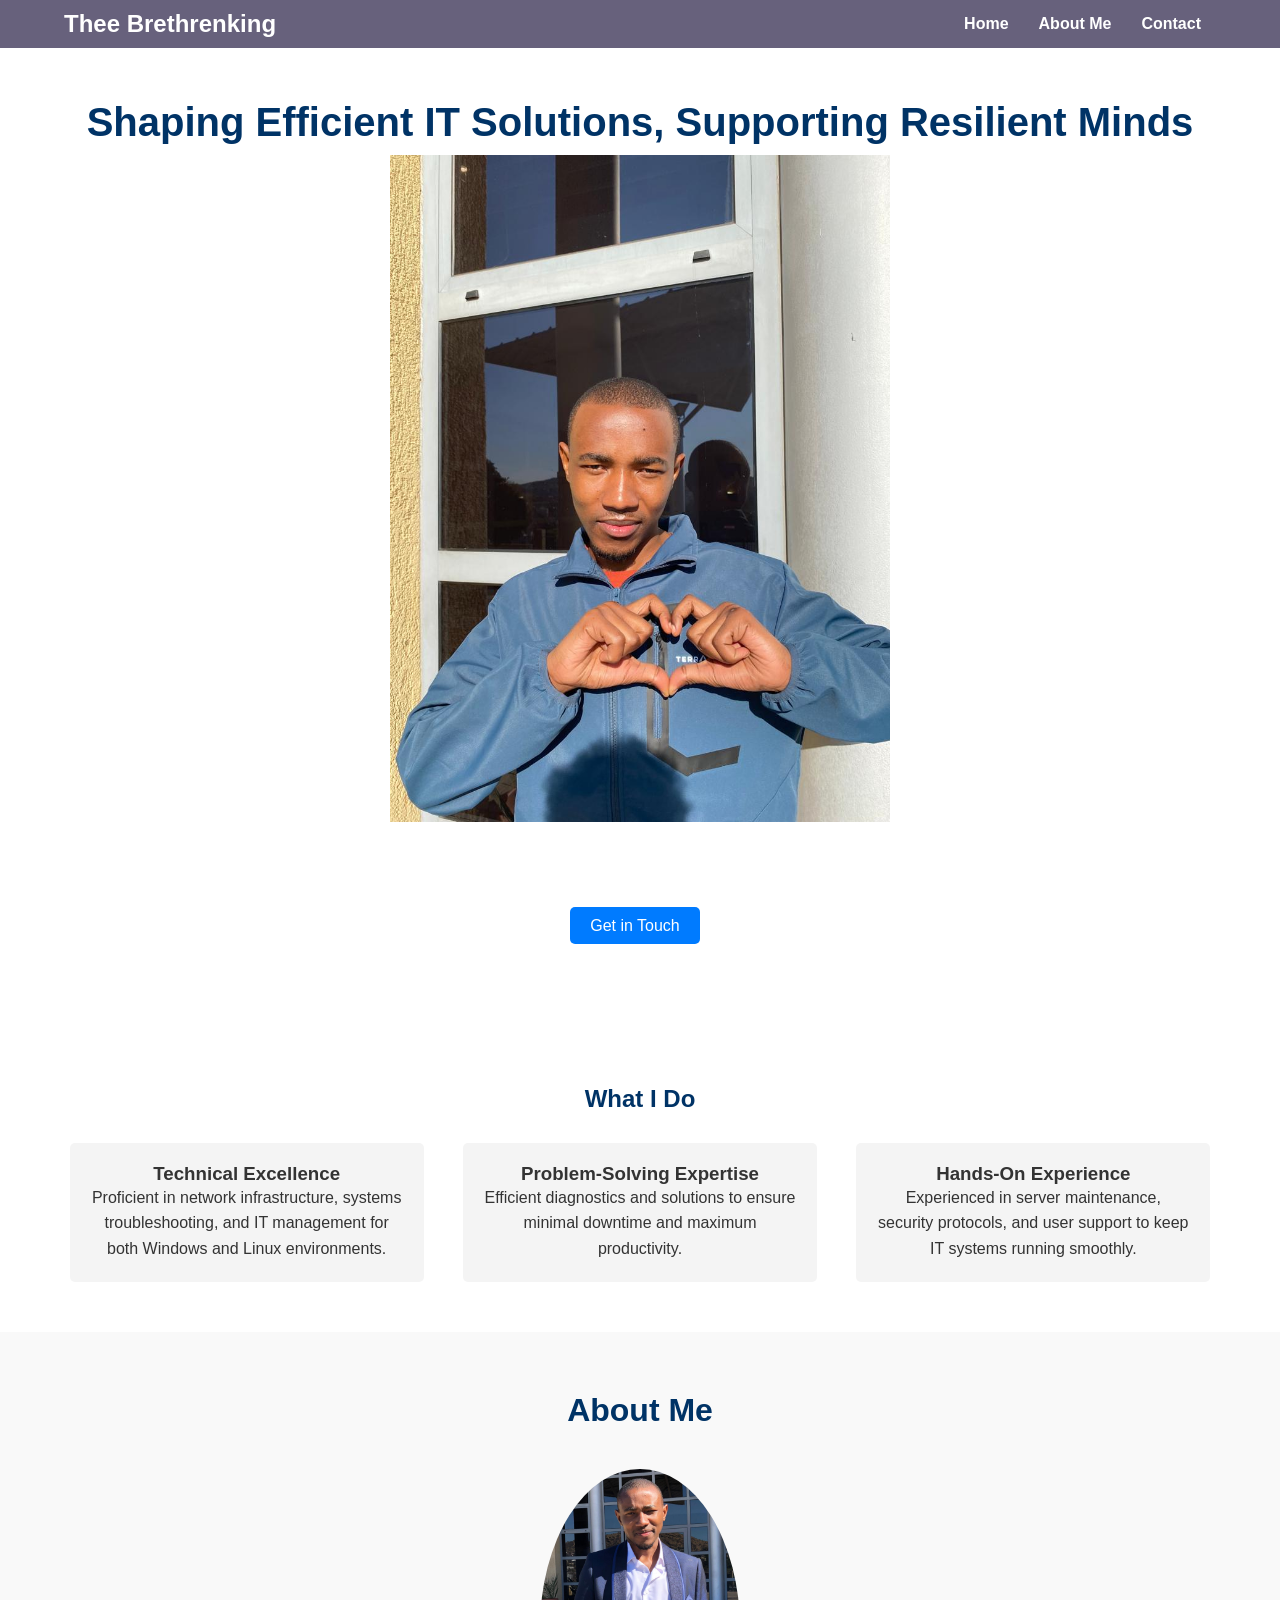
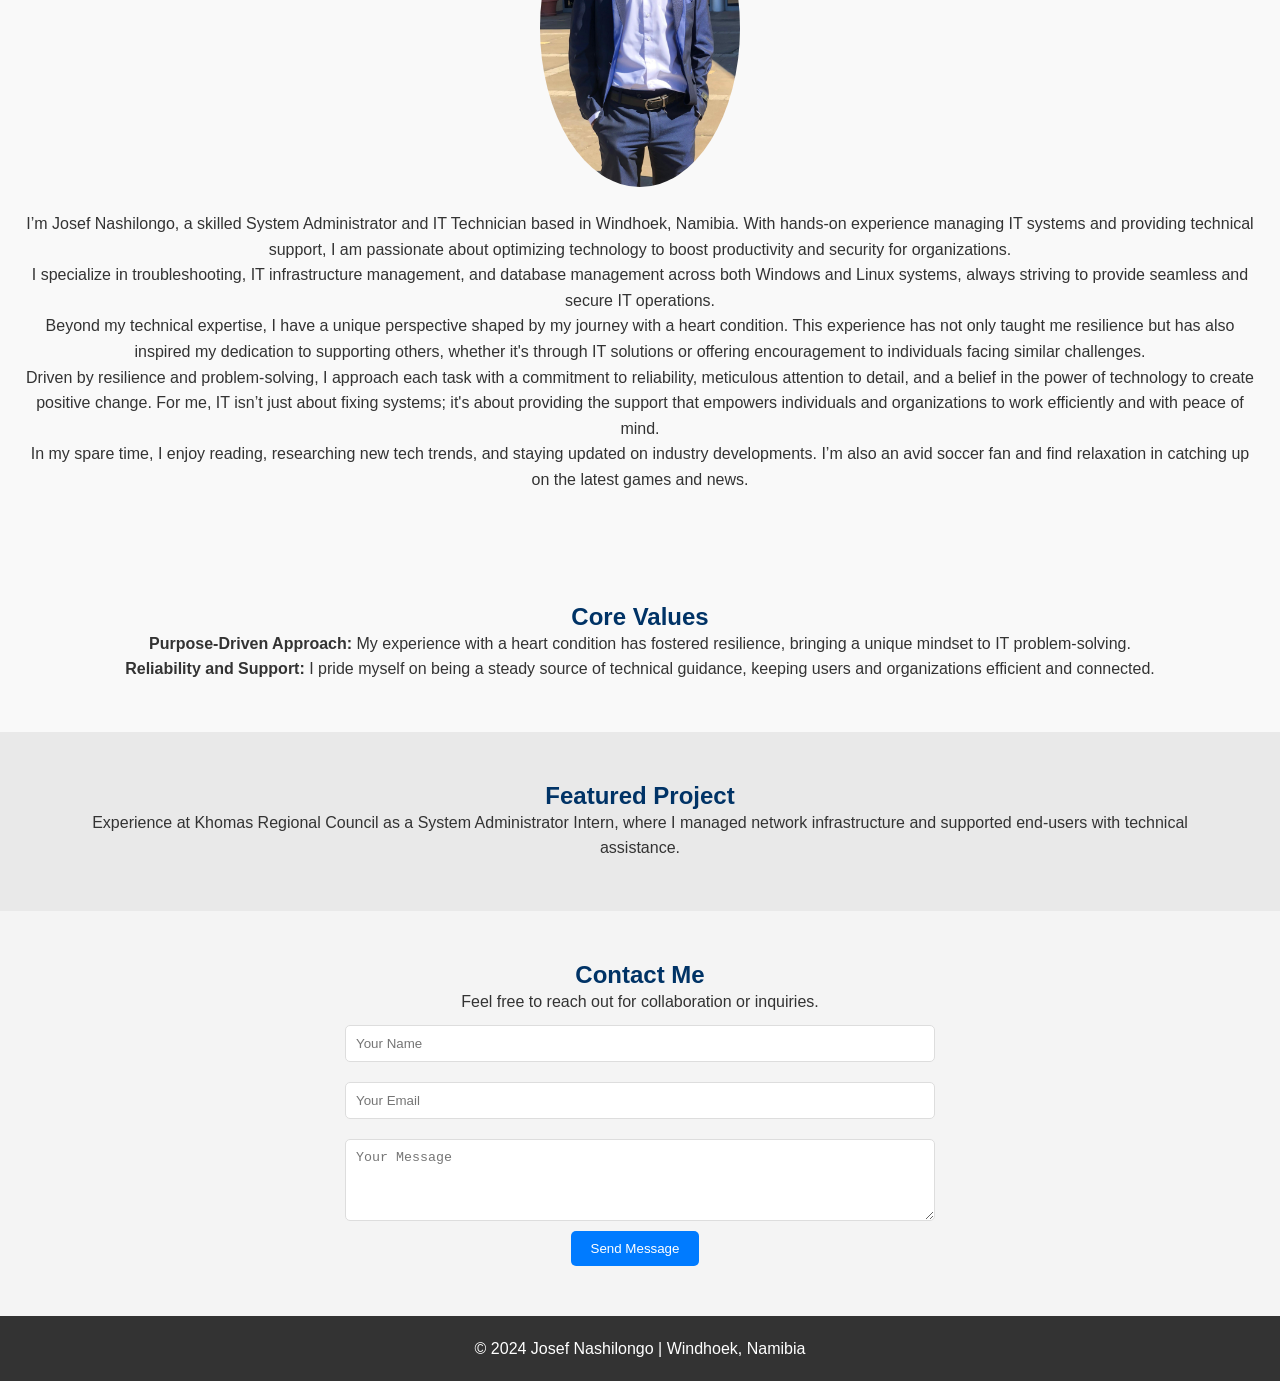
==== index.html @ b1d5b3d4 "Rename to index.html for GitHub Pages" ====
<!DOCTYPE html>
<html lang="en">
<head>
    <meta charset="UTF-8">
    <meta name="viewport" content="width=device-width, initial-scale=1.0">
    <title>Josef Nashilongo | Portfolio</title>
    <link rel="stylesheet" href="styles.css">
</head>
<header>
  <div class="container">
      <h1>Thee Brethrenking</h1>
      <nav>
          <ul>
              <li><a href="#hero">Home</a></li>
              <li><a href="#about">About Me</a></li>
              <li><a href="#contact">Contact</a></li>
          </ul>
      </nav>
  </div>
</header>
<body>
    <!-- Hero Section -->
    <section id="hero">
        <div class="hero-text">
            <h1>Shaping Efficient IT Solutions, Supporting Resilient Minds</h1>
            <img src="img/joe.jpeg" alt="Description of the image" width="500" height="auto">

            <p>Hi, I’m Josef Nashilongo, a dedicated System Administrator and IT Technician with a mission to make IT operations seamless and secure.</p>
            <p>I believe in a world where technology enables possibilities and strength transcends limitations.</p>
            <a href="#contact" class="btn-primary">Get in Touch</a>
        </div>
    </section>

    <!-- Highlights Section -->
    <section id="highlights">
        <h2>What I Do</h2>
        <div class="highlight-cards">
            <div class="card">
                <h3>Technical Excellence</h3>
                <p>Proficient in network infrastructure, systems troubleshooting, and IT management for both Windows and Linux environments.</p>
            </div>
            <div class="card">
                <h3>Problem-Solving Expertise</h3>
                <p>Efficient diagnostics and solutions to ensure minimal downtime and maximum productivity.</p>
            </div>
            <div class="card">
                <h3>Hands-On Experience</h3>
                <p>Experienced in server maintenance, security protocols, and user support to keep IT systems running smoothly.</p>
            </div>
        </div>
    </section>
    <section id="about">
      <h2>About Me</h2>
      <img src="img/Josef.jpeg" alt="Josef Nashilongo" width="200" height="auto" class="about-image">
      <p>I’m Josef Nashilongo, a skilled System Administrator and IT Technician based in Windhoek, Namibia. With hands-on experience managing IT systems and providing technical support, I am passionate about optimizing technology to boost productivity and security for organizations.</p>
      <p>I specialize in troubleshooting, IT infrastructure management, and database management across both Windows and Linux systems, always striving to provide seamless and secure IT operations.</p>
      
      <p>Beyond my technical expertise, I have a unique perspective shaped by my journey with a heart condition. This experience has not only taught me resilience but has also inspired my dedication to supporting others, whether it's through IT solutions or offering encouragement to individuals facing similar challenges.</p>
      
      <p>Driven by resilience and problem-solving, I approach each task with a commitment to reliability, meticulous attention to detail, and a belief in the power of technology to create positive change. For me, IT isn’t just about fixing systems; it's about providing the support that empowers individuals and organizations to work efficiently and with peace of mind.</p>
      
      <p>In my spare time, I enjoy reading, researching new tech trends, and staying updated on industry developments. I’m also an avid soccer fan and find relaxation in catching up on the latest games and news.</p>
  </section>
    <!-- Core Values Section -->
    <section id="values">
        <h2>Core Values</h2>
        <p><strong>Purpose-Driven Approach:</strong> My experience with a heart condition has fostered resilience, bringing a unique mindset to IT problem-solving.</p>
        <p><strong>Reliability and Support:</strong> I pride myself on being a steady source of technical guidance, keeping users and organizations efficient and connected.</p>
    </section>

    <!-- Projects Section -->
    <section id="projects">
        <h2>Featured Project</h2>
        <p>Experience at Khomas Regional Council as a System Administrator Intern, where I managed network infrastructure and supported end-users with technical assistance.</p>
    </section>

    <!-- Contact Section -->
    <section id="contact">
        <h2>Contact Me</h2>
        <p>Feel free to reach out for collaboration or inquiries.</p>
        <form action="#" method="post">
            <input type="text" name="name" placeholder="Your Name" required>
            <input type="email" name="email" placeholder="Your Email" required>
            <textarea name="message" rows="4" placeholder="Your Message"></textarea>
            <button type="submit" class="btn-primary">Send Message</button>
        </form>
    </section>

  </body>

    <footer>
        <p>&copy; 2024 Josef Nashilongo | Windhoek, Namibia</p>
    </footer>
</html>
---- styles.css ----
/* General Reset */
* {
  margin: 0;
  padding: 0;
  box-sizing: border-box;
}

body {
  font-family: Arial, sans-serif;
  color: #333;
}

section {
  padding: 50px;
  text-align: center;
}

h1, h2 {
  color: #003366;
}

p {
  line-height: 1.6;
}
header {
  background-color: #67617c;
  color: #fff;
  padding: 10px 0;
  position: fixed;
  width: 100%;
  top: 0;
  z-index: 1000;
}

header .container {
  display: flex;
  justify-content: space-between;
  align-items: center;
  width: 90%;
  margin: auto;
}

header h1 {
  font-size: 1.5em;
  color: #fff;
}

header nav ul {
  display: flex;
  list-style: none;
}

header nav ul li {
  margin: 0 15px;
}

header nav ul li a {
  color: #fff;
  text-decoration: none;
  font-weight: bold;
}

header nav ul li a:hover {
  color: #007bff;
}
/* Hero Section */
#hero {
  background: url('background.jpg') center/cover no-repeat;
  color: #fff;
  padding: 100px 0;
}

.hero-text h1 {
  font-size: 2.5em;
  margin-bottom: 10px;
}

.hero-text p {
  margin-bottom: 20px;
}


.btn-primary, .btn-secondary {
  padding: 10px 20px;
  text-decoration: none;
  color: #fff;
  border-radius: 5px;
}

.btn-primary {
  background-color: #007bff;
  margin-right: 10px;
}

.btn-secondary {
  background-color: #555;
}
.about-image {
  border-radius: 50%; /* Makes the image circular */
  margin: 20px 0; /* Adds spacing around the image */
  width: 200px; /* Adjust as needed */
  height: auto; /* Keeps aspect ratio */
}
#about {
  padding: 60px 20px;
  background-color: #f9f9f9;
}

#about h2 {
  margin-bottom: 20px;
  font-size: 2em;
  color: #003366;
}

.about-content {
  max-width: 900px;
  margin: auto;
}

.about-content p {
  margin-bottom: 15px;
  line-height: 1.6;
  text-align: center;
}

/* Highlights Section */
#highlights .highlight-cards {
  display: flex;
  justify-content: space-around;
  margin-top: 30px;
}

#highlights .card {
  background: #f4f4f4;
  padding: 20px;
  width: 30%;
  border-radius: 5px;
}

/* Core Values Section */
#values {
  background: #f9f9f9;
  padding: 50px;
}

/* Projects Section */
#projects {
  background: #e9e9e9;
  padding: 50px;
}

/* Contact Section */
#contact {
  padding: 50px;
  background: #f4f4f4;
}


#contact form {
  display: flex;
  flex-direction: column;
  align-items: center;
}

#contact input, #contact textarea {
  width: 50%;
  padding: 10px;
  margin: 10px 0;
  border: 1px solid #ddd;
  border-radius: 5px;
}

#contact button {
  background-color: #007bff;
  color: #fff;
  padding: 10px 20px;
  border: none;
  border-radius: 5px;
  cursor: pointer;
}

/* Footer */
footer {
  background: #333;
  color: #fff;
  padding: 20px;
  text-align: center;
}
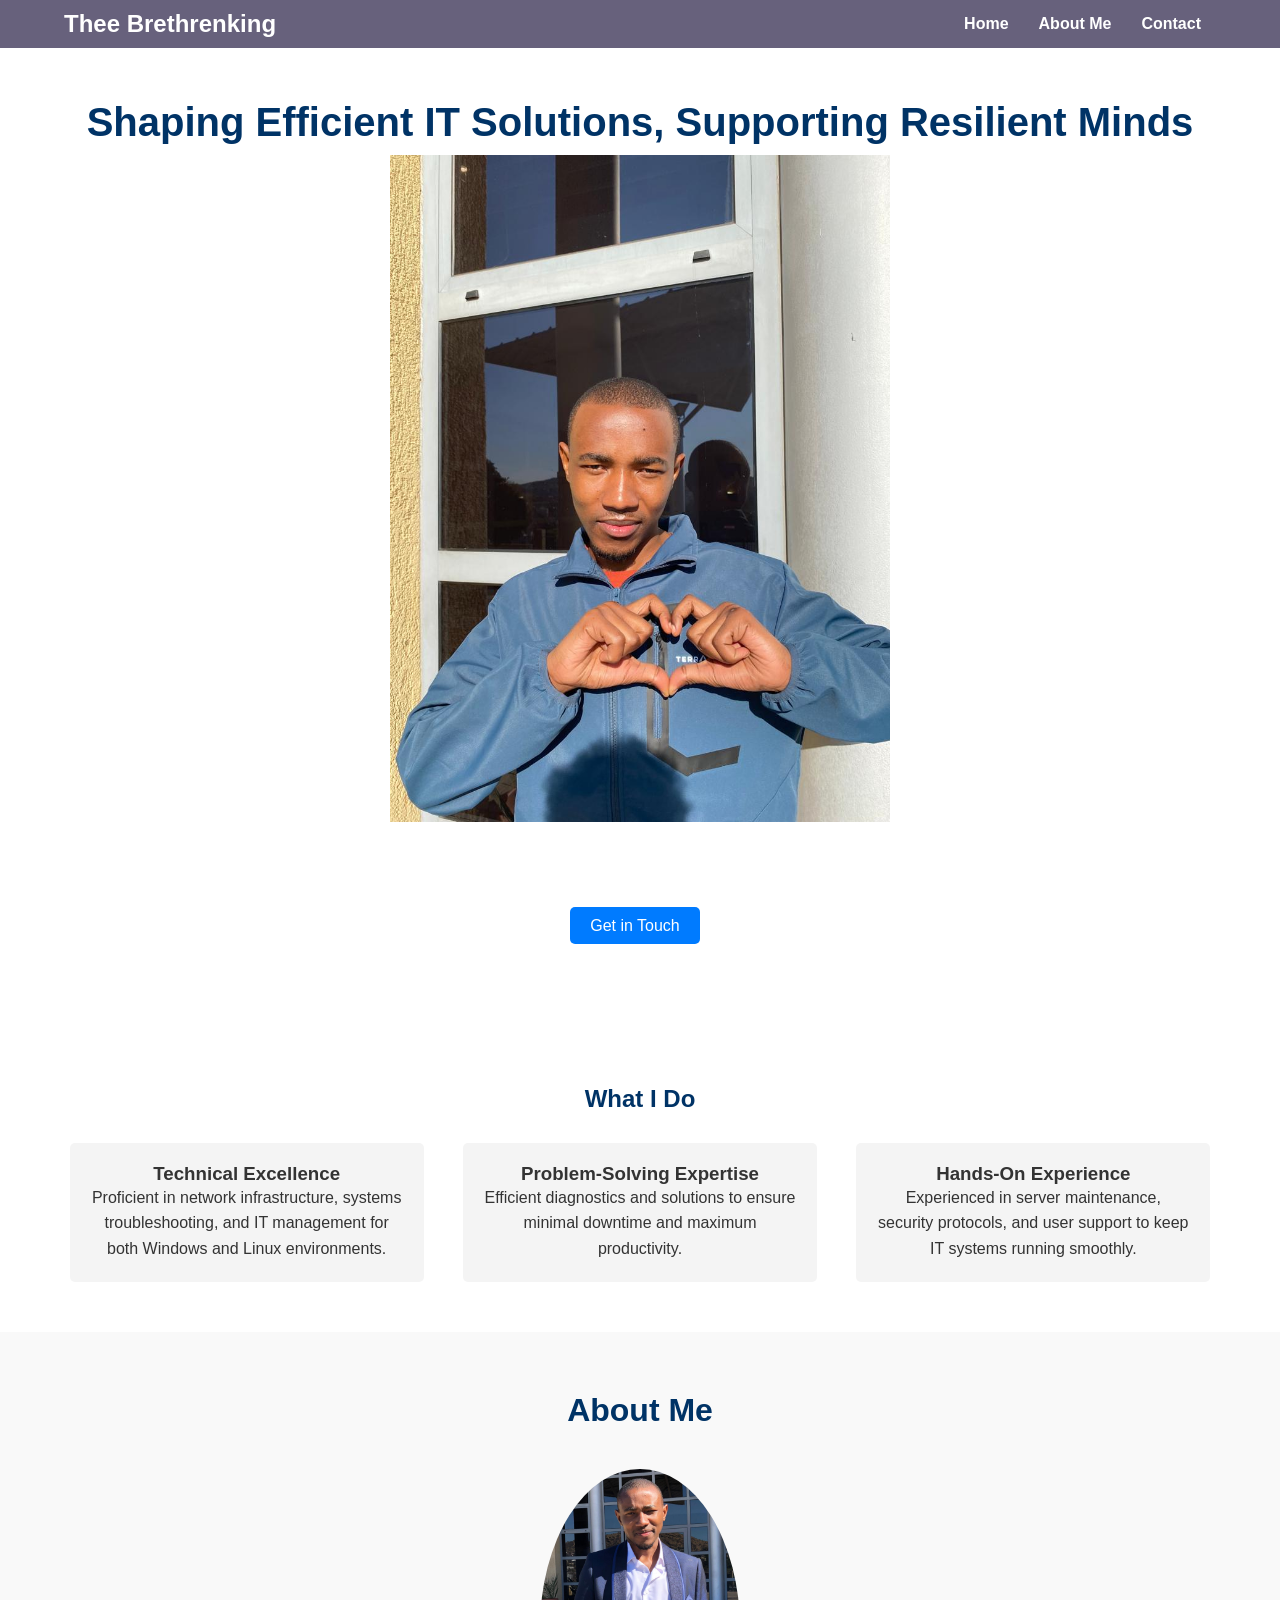
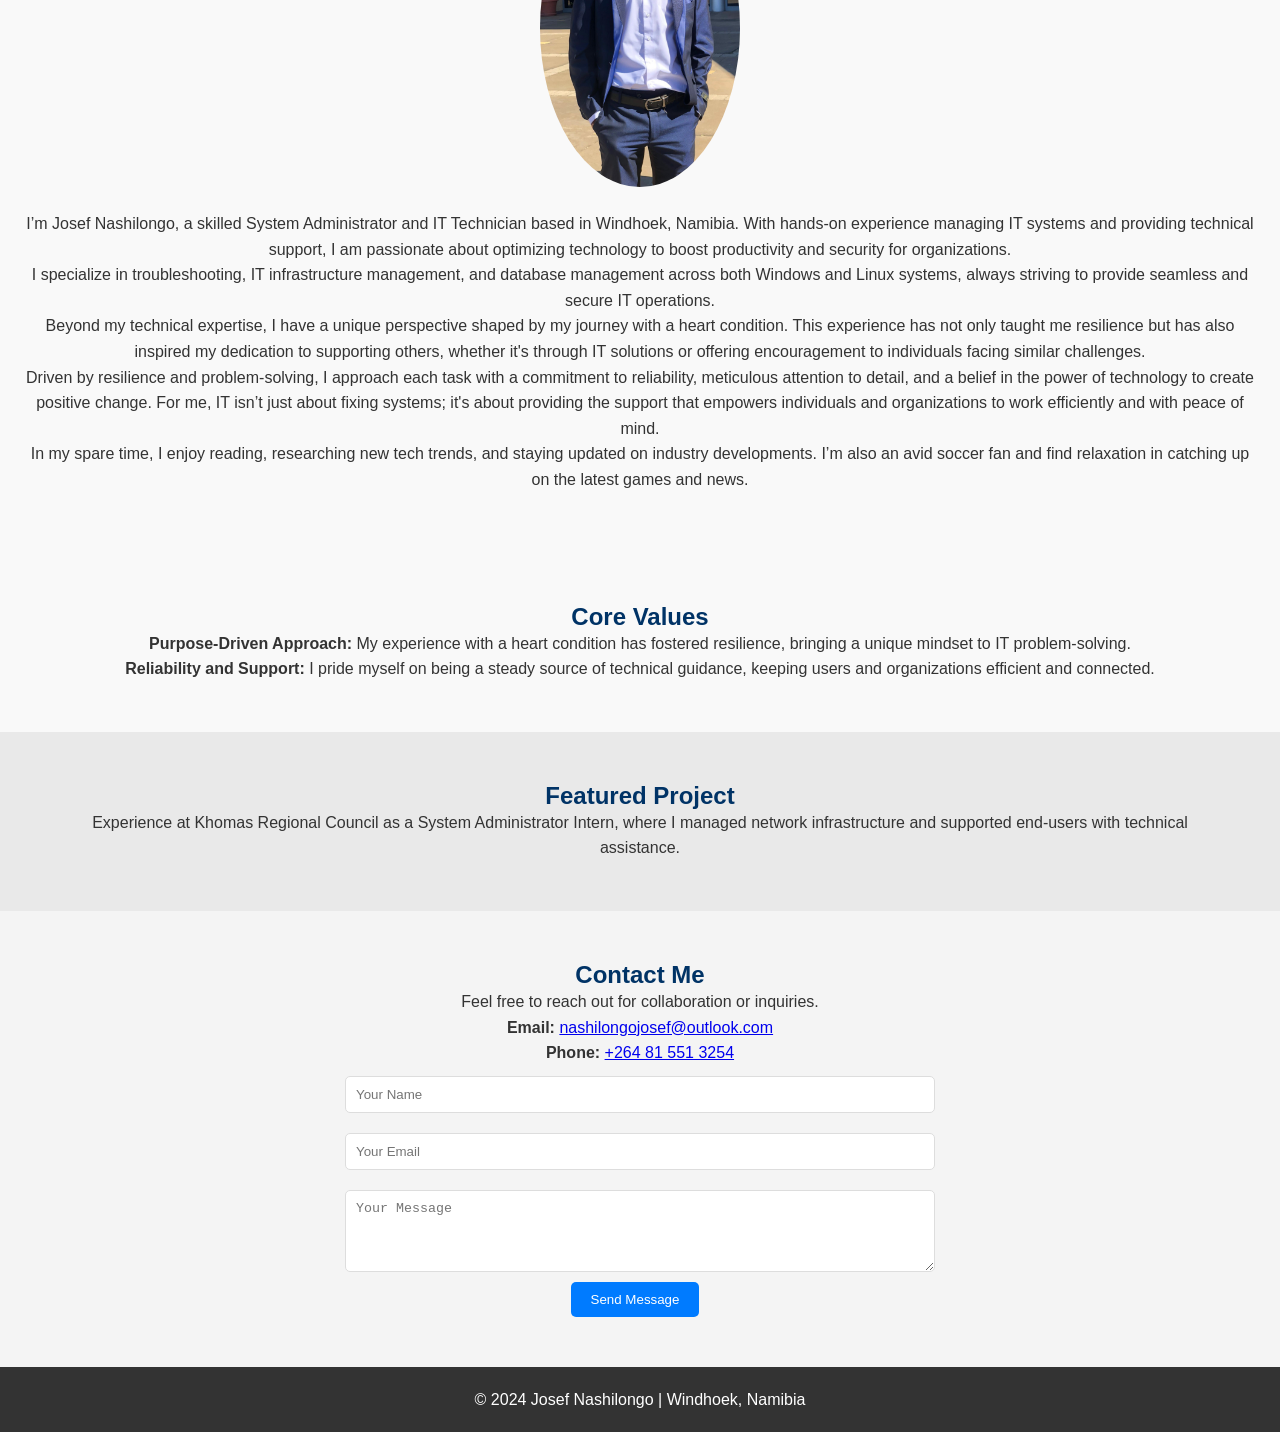
==== commit 2fce9257: "Add email and phone contact info" ====
--- a/index.html
+++ b/index.html
@@ -78,6 +78,10 @@
     <section id="contact">
         <h2>Contact Me</h2>
         <p>Feel free to reach out for collaboration or inquiries.</p>
+        <div class="contact-info">
+            <p><strong>Email:</strong> <a href="mailto:nashilongojosef@outlook.com">nashilongojosef@outlook.com</a></p>
+            <p><strong>Phone:</strong> <a href="tel:+264815513254">+264 81 551 3254</a></p>
+        </div>
         <form action="#" method="post">
             <input type="text" name="name" placeholder="Your Name" required>
             <input type="email" name="email" placeholder="Your Email" required>
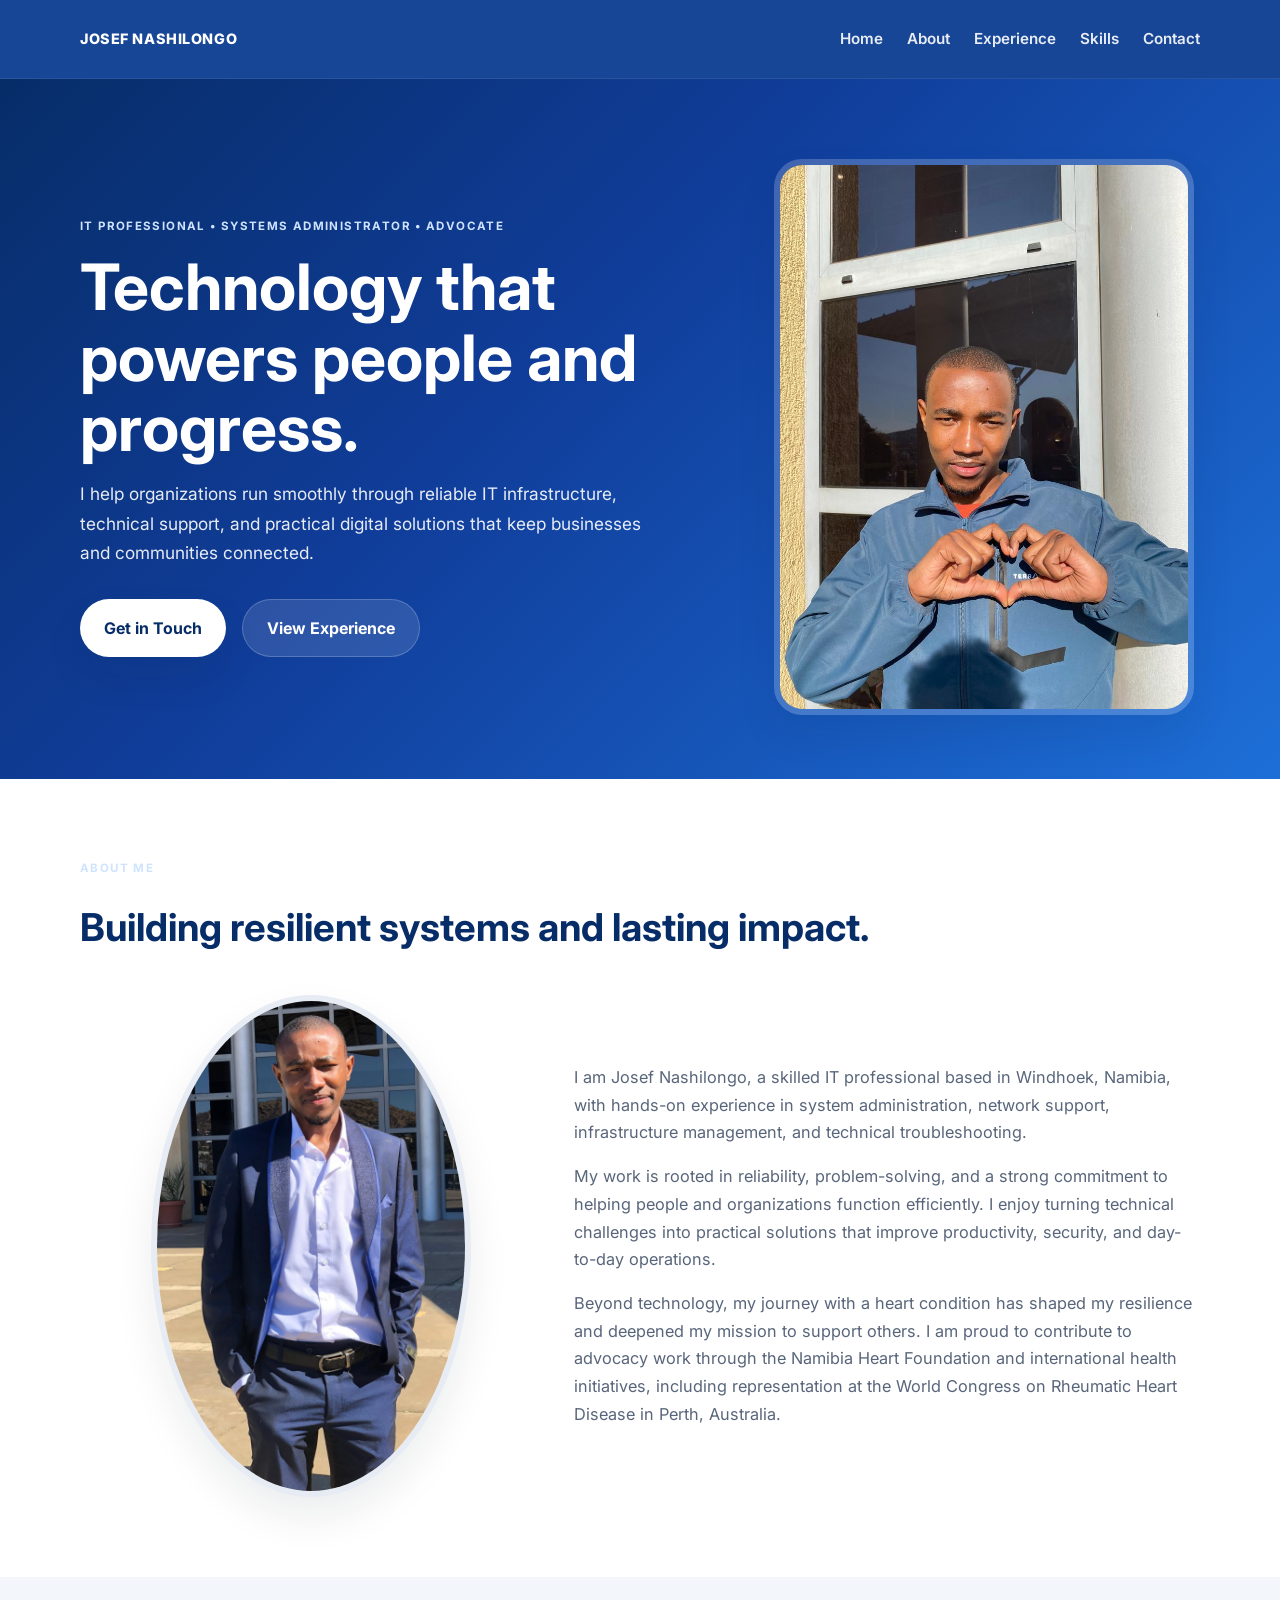
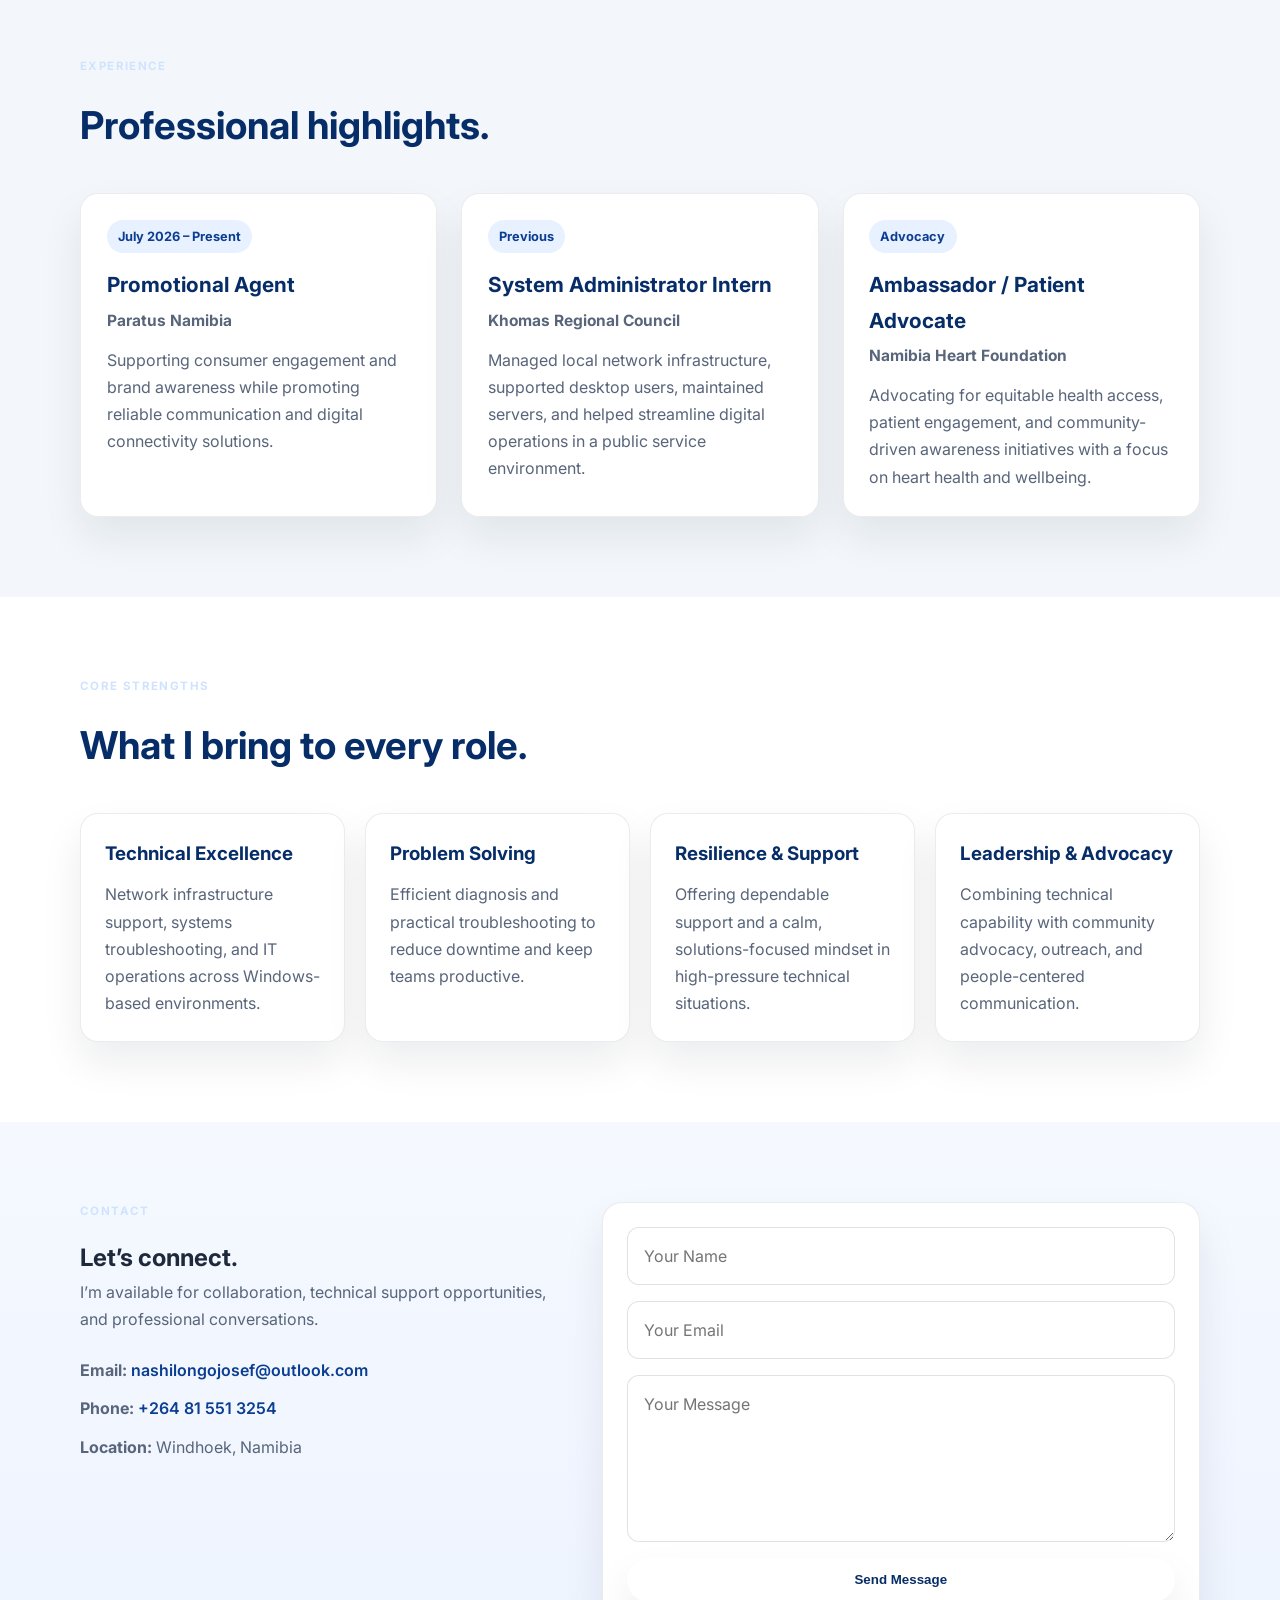
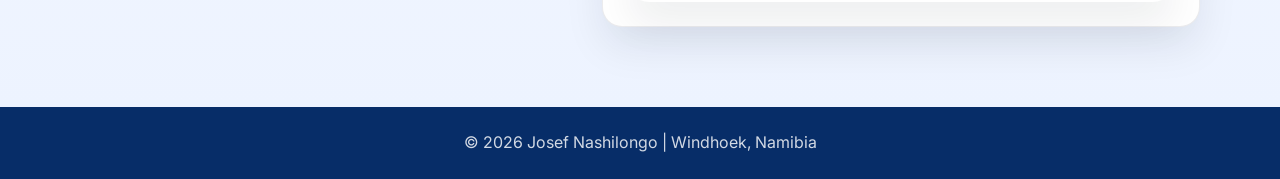
==== commit cd8266a0: "Refresh portfolio website" ====
--- a/index.html
+++ b/index.html
@@ -3,97 +3,150 @@
 <head>
     <meta charset="UTF-8">
     <meta name="viewport" content="width=device-width, initial-scale=1.0">
+    <meta name="description" content="Portfolio of Josef Nashilongo, IT Professional, Systems Administrator, and health advocate based in Windhoek, Namibia.">
     <title>Josef Nashilongo | Portfolio</title>
+    <link rel="preconnect" href="https://fonts.googleapis.com">
+    <link rel="preconnect" href="https://fonts.gstatic.com" crossorigin>
+    <link href="https://fonts.googleapis.com/css2?family=Inter:wght@400;500;600;700;800&display=swap" rel="stylesheet">
     <link rel="stylesheet" href="styles.css">
 </head>
-<header>
-  <div class="container">
-      <h1>Thee Brethrenking</h1>
-      <nav>
-          <ul>
-              <li><a href="#hero">Home</a></li>
-              <li><a href="#about">About Me</a></li>
-              <li><a href="#contact">Contact</a></li>
-          </ul>
-      </nav>
-  </div>
-</header>
 <body>
-    <!-- Hero Section -->
-    <section id="hero">
-        <div class="hero-text">
-            <h1>Shaping Efficient IT Solutions, Supporting Resilient Minds</h1>
-            <img src="img/joe.jpeg" alt="Description of the image" width="500" height="auto">
+    <header>
+        <div class="container nav-wrapper">
+            <div class="brand">Josef Nashilongo</div>
+            <nav aria-label="Main navigation">
+                <ul>
+                    <li><a href="#home">Home</a></li>
+                    <li><a href="#about">About</a></li>
+                    <li><a href="#experience">Experience</a></li>
+                    <li><a href="#skills">Skills</a></li>
+                    <li><a href="#contact">Contact</a></li>
+                </ul>
+            </nav>
+        </div>
+    </header>
 
-            <p>Hi, I’m Josef Nashilongo, a dedicated System Administrator and IT Technician with a mission to make IT operations seamless and secure.</p>
-            <p>I believe in a world where technology enables possibilities and strength transcends limitations.</p>
-            <a href="#contact" class="btn-primary">Get in Touch</a>
-        </div>
-    </section>
+    <main>
+        <section id="home" class="hero">
+            <div class="container hero-content">
+                <div class="hero-text">
+                    <p class="eyebrow">IT Professional • Systems Administrator • Advocate</p>
+                    <h1>Technology that powers people and progress.</h1>
+                    <p class="lead">I help organizations run smoothly through reliable IT infrastructure, technical support, and practical digital solutions that keep businesses and communities connected.</p>
+                    <div class="cta-group">
+                        <a href="#contact" class="btn btn-primary">Get in Touch</a>
+                        <a href="#experience" class="btn btn-secondary">View Experience</a>
+                    </div>
+                </div>
+                <div class="hero-visual">
+                    <img src="img/joe.jpeg" alt="Josef Nashilongo portrait" class="profile-image">
+                </div>
+            </div>
+        </section>
 
-    <!-- Highlights Section -->
-    <section id="highlights">
-        <h2>What I Do</h2>
-        <div class="highlight-cards">
-            <div class="card">
-                <h3>Technical Excellence</h3>
-                <p>Proficient in network infrastructure, systems troubleshooting, and IT management for both Windows and Linux environments.</p>
+        <section id="about" class="section section-light">
+            <div class="container">
+                <div class="section-heading">
+                    <p class="eyebrow">About Me</p>
+                    <h2>Building resilient systems and lasting impact.</h2>
+                </div>
+                <div class="about-grid">
+                    <div class="about-image-wrap">
+                        <img src="img/Josef.jpeg" alt="Josef Nashilongo" class="about-image">
+                    </div>
+                    <div class="about-copy">
+                        <p>I am Josef Nashilongo, a skilled IT professional based in Windhoek, Namibia, with hands-on experience in system administration, network support, infrastructure management, and technical troubleshooting.</p>
+                        <p>My work is rooted in reliability, problem-solving, and a strong commitment to helping people and organizations function efficiently. I enjoy turning technical challenges into practical solutions that improve productivity, security, and day-to-day operations.</p>
+                        <p>Beyond technology, my journey with a heart condition has shaped my resilience and deepened my mission to support others. I am proud to contribute to advocacy work through the Namibia Heart Foundation and international health initiatives, including representation at the World Congress on Rheumatic Heart Disease in Perth, Australia.</p>
+                    </div>
+                </div>
             </div>
-            <div class="card">
-                <h3>Problem-Solving Expertise</h3>
-                <p>Efficient diagnostics and solutions to ensure minimal downtime and maximum productivity.</p>
+        </section>
+
+        <section id="experience" class="section">
+            <div class="container">
+                <div class="section-heading">
+                    <p class="eyebrow">Experience</p>
+                    <h2>Professional highlights.</h2>
+                </div>
+                <div class="timeline">
+                    <article class="timeline-item">
+                        <span class="date">July 2026 – Present</span>
+                        <h3>Promotional Agent</h3>
+                        <h4>Paratus Namibia</h4>
+                        <p>Supporting consumer engagement and brand awareness while promoting reliable communication and digital connectivity solutions.</p>
+                    </article>
+                    <article class="timeline-item">
+                        <span class="date">Previous</span>
+                        <h3>System Administrator Intern</h3>
+                        <h4>Khomas Regional Council</h4>
+                        <p>Managed local network infrastructure, supported desktop users, maintained servers, and helped streamline digital operations in a public service environment.</p>
+                    </article>
+                    <article class="timeline-item">
+                        <span class="date">Advocacy</span>
+                        <h3>Ambassador / Patient Advocate</h3>
+                        <h4>Namibia Heart Foundation</h4>
+                        <p>Advocating for equitable health access, patient engagement, and community-driven awareness initiatives with a focus on heart health and wellbeing.</p>
+                    </article>
+                </div>
             </div>
-            <div class="card">
-                <h3>Hands-On Experience</h3>
-                <p>Experienced in server maintenance, security protocols, and user support to keep IT systems running smoothly.</p>
+        </section>
+
+        <section id="skills" class="section section-light">
+            <div class="container">
+                <div class="section-heading">
+                    <p class="eyebrow">Core Strengths</p>
+                    <h2>What I bring to every role.</h2>
+                </div>
+                <div class="skill-grid">
+                    <div class="skill-card">
+                        <h3>Technical Excellence</h3>
+                        <p>Network infrastructure support, systems troubleshooting, and IT operations across Windows-based environments.</p>
+                    </div>
+                    <div class="skill-card">
+                        <h3>Problem Solving</h3>
+                        <p>Efficient diagnosis and practical troubleshooting to reduce downtime and keep teams productive.</p>
+                    </div>
+                    <div class="skill-card">
+                        <h3>Resilience & Support</h3>
+                        <p>Offering dependable support and a calm, solutions-focused mindset in high-pressure technical situations.</p>
+                    </div>
+                    <div class="skill-card">
+                        <h3>Leadership & Advocacy</h3>
+                        <p>Combining technical capability with community advocacy, outreach, and people-centered communication.</p>
+                    </div>
+                </div>
             </div>
-        </div>
-    </section>
-    <section id="about">
-      <h2>About Me</h2>
-      <img src="img/Josef.jpeg" alt="Josef Nashilongo" width="200" height="auto" class="about-image">
-      <p>I’m Josef Nashilongo, a skilled System Administrator and IT Technician based in Windhoek, Namibia. With hands-on experience managing IT systems and providing technical support, I am passionate about optimizing technology to boost productivity and security for organizations.</p>
-      <p>I specialize in troubleshooting, IT infrastructure management, and database management across both Windows and Linux systems, always striving to provide seamless and secure IT operations.</p>
-      
-      <p>Beyond my technical expertise, I have a unique perspective shaped by my journey with a heart condition. This experience has not only taught me resilience but has also inspired my dedication to supporting others, whether it's through IT solutions or offering encouragement to individuals facing similar challenges.</p>
-      
-      <p>Driven by resilience and problem-solving, I approach each task with a commitment to reliability, meticulous attention to detail, and a belief in the power of technology to create positive change. For me, IT isn’t just about fixing systems; it's about providing the support that empowers individuals and organizations to work efficiently and with peace of mind.</p>
-      
-      <p>In my spare time, I enjoy reading, researching new tech trends, and staying updated on industry developments. I’m also an avid soccer fan and find relaxation in catching up on the latest games and news.</p>
-  </section>
-    <!-- Core Values Section -->
-    <section id="values">
-        <h2>Core Values</h2>
-        <p><strong>Purpose-Driven Approach:</strong> My experience with a heart condition has fostered resilience, bringing a unique mindset to IT problem-solving.</p>
-        <p><strong>Reliability and Support:</strong> I pride myself on being a steady source of technical guidance, keeping users and organizations efficient and connected.</p>
-    </section>
+        </section>
 
-    <!-- Projects Section -->
-    <section id="projects">
-        <h2>Featured Project</h2>
-        <p>Experience at Khomas Regional Council as a System Administrator Intern, where I managed network infrastructure and supported end-users with technical assistance.</p>
-    </section>
+        <section id="contact" class="section contact-section">
+            <div class="container contact-wrap">
+                <div>
+                    <p class="eyebrow">Contact</p>
+                    <h2>Let’s connect.</h2>
+                    <p class="contact-lead">I’m available for collaboration, technical support opportunities, and professional conversations.</p>
+                    <div class="contact-info">
+                        <p><strong>Email:</strong> <a href="mailto:nashilongojosef@outlook.com">nashilongojosef@outlook.com</a></p>
+                        <p><strong>Phone:</strong> <a href="tel:+264815513254">+264 81 551 3254</a></p>
+                        <p><strong>Location:</strong> Windhoek, Namibia</p>
+                    </div>
+                </div>
 
-    <!-- Contact Section -->
-    <section id="contact">
-        <h2>Contact Me</h2>
-        <p>Feel free to reach out for collaboration or inquiries.</p>
-        <div class="contact-info">
-            <p><strong>Email:</strong> <a href="mailto:nashilongojosef@outlook.com">nashilongojosef@outlook.com</a></p>
-            <p><strong>Phone:</strong> <a href="tel:+264815513254">+264 81 551 3254</a></p>
-        </div>
-        <form action="#" method="post">
-            <input type="text" name="name" placeholder="Your Name" required>
-            <input type="email" name="email" placeholder="Your Email" required>
-            <textarea name="message" rows="4" placeholder="Your Message"></textarea>
-            <button type="submit" class="btn-primary">Send Message</button>
-        </form>
-    </section>
-
-  </body>
+                <form action="https://formspree.io/f/xjgelkqj" method="POST" class="contact-form">
+                    <input type="text" name="name" placeholder="Your Name" required>
+                    <input type="email" name="email" placeholder="Your Email" required>
+                    <textarea name="message" rows="5" placeholder="Your Message"></textarea>
+                    <button type="submit" class="btn btn-primary">Send Message</button>
+                </form>
+            </div>
+        </section>
+    </main>
 
     <footer>
-        <p>&copy; 2024 Josef Nashilongo | Windhoek, Namibia</p>
+        <div class="container footer-wrap">
+            <p>&copy; 2026 Josef Nashilongo | Windhoek, Namibia</p>
+        </div>
     </footer>
+</body>
 </html>
 
--- a/styles.css
+++ b/styles.css
@@ -1,188 +1,377 @@
-/* General Reset */
+:root {
+  --bg: #f3f7fb;
+  --panel: #ffffff;
+  --primary: #0b3d91;
+  --primary-dark: #072d68;
+  --accent: #53a2ff;
+  --text: #1e293b;
+  --muted: #58657a;
+  --border: rgba(15, 23, 42, 0.08);
+  --shadow: 0 20px 40px rgba(15, 23, 42, 0.08);
+}
+
 * {
   margin: 0;
   padding: 0;
   box-sizing: border-box;
 }
 
+html {
+  scroll-behavior: smooth;
+}
+
 body {
-  font-family: Arial, sans-serif;
-  color: #333;
-}
-
-section {
-  padding: 50px;
+  font-family: "Inter", Arial, sans-serif;
+  background: var(--bg);
+  color: var(--text);
+  line-height: 1.7;
+}
+
+a {
+  color: inherit;
+  text-decoration: none;
+}
+
+img {
+  max-width: 100%;
+  display: block;
+}
+
+.container {
+  width: min(1120px, calc(100% - 32px));
+  margin: 0 auto;
+}
+
+header {
+  position: sticky;
+  top: 0;
+  z-index: 20;
+  background: rgba(11, 61, 145, 0.95);
+  backdrop-filter: blur(12px);
+  border-bottom: 1px solid rgba(255, 255, 255, 0.08);
+}
+
+.nav-wrapper {
+  display: flex;
+  align-items: center;
+  justify-content: space-between;
+  min-height: 78px;
+}
+
+.brand {
+  color: #fff;
+  font-weight: 800;
+  letter-spacing: 0.04em;
+  text-transform: uppercase;
+  font-size: 0.9rem;
+}
+
+nav ul {
+  display: flex;
+  align-items: center;
+  gap: 1.5rem;
+  list-style: none;
+}
+
+nav a {
+  color: rgba(255, 255, 255, 0.9);
+  font-size: 0.95rem;
+  font-weight: 600;
+  transition: 0.2s ease;
+}
+
+nav a:hover {
+  color: #fff;
+}
+
+.hero {
+  background: linear-gradient(135deg, var(--primary-dark), #103d9a 42%, #1d6fd8 100%);
+  color: #fff;
+  padding: 5rem 0 4rem;
+}
+
+.hero-content {
+  display: grid;
+  grid-template-columns: 1.2fr 0.8fr;
+  align-items: center;
+  gap: 2.5rem;
+}
+
+.eyebrow {
+  text-transform: uppercase;
+  letter-spacing: 0.12em;
+  font-size: 0.72rem;
+  font-weight: 700;
+  color: #cfe3ff;
+  margin-bottom: 1rem;
+}
+
+.hero h1 {
+  font-size: clamp(2.4rem, 5vw, 4.2rem);
+  line-height: 1.1;
+  margin-bottom: 1rem;
+  max-width: 640px;
+}
+
+.lead {
+  max-width: 580px;
+  color: rgba(255, 255, 255, 0.9);
+  font-size: 1.08rem;
+  margin-bottom: 2rem;
+}
+
+.cta-group {
+  display: flex;
+  flex-wrap: wrap;
+  gap: 1rem;
+}
+
+.btn {
+  display: inline-flex;
+  align-items: center;
+  justify-content: center;
+  padding: 0.9rem 1.5rem;
+  border-radius: 999px;
+  font-weight: 700;
+  transition: transform 0.2s ease, box-shadow 0.2s ease;
+}
+
+.btn:hover {
+  transform: translateY(-1px);
+}
+
+.btn-primary {
+  background: #fff;
+  color: var(--primary-dark);
+  box-shadow: var(--shadow);
+}
+
+.btn-secondary {
+  background: rgba(255, 255, 255, 0.12);
+  border: 1px solid rgba(255, 255, 255, 0.2);
+  color: #fff;
+}
+
+.hero-visual {
+  display: flex;
+  justify-content: center;
+}
+
+.profile-image {
+  width: min(100%, 420px);
+  border-radius: 28px;
+  border: 6px solid rgba(255, 255, 255, 0.2);
+  box-shadow: var(--shadow);
+}
+
+.section {
+  padding: 5rem 0;
+}
+
+.section-light {
+  background: var(--panel);
+}
+
+.section-heading {
+  margin-bottom: 2.2rem;
+}
+
+.section-heading h2 {
+  font-size: clamp(2rem, 3vw, 2.8rem);
+  color: var(--primary-dark);
+  margin-bottom: 0.2rem;
+}
+
+.about-grid {
+  display: grid;
+  grid-template-columns: 0.85fr 1.15fr;
+  align-items: center;
+  gap: 2rem;
+}
+
+.about-image-wrap {
+  display: flex;
+  justify-content: center;
+}
+
+.about-image {
+  width: min(100%, 320px);
+  border-radius: 50%;
+  border: 6px solid rgba(11, 61, 145, 0.1);
+  box-shadow: var(--shadow);
+}
+
+.about-copy {
+  display: grid;
+  gap: 1rem;
+  color: var(--muted);
+  font-size: 1.02rem;
+}
+
+.timeline {
+  display: grid;
+  grid-template-columns: repeat(3, minmax(0, 1fr));
+  gap: 1.5rem;
+}
+
+.timeline-item {
+  background: var(--panel);
+  border: 1px solid var(--border);
+  border-radius: 18px;
+  padding: 1.6rem;
+  box-shadow: var(--shadow);
+}
+
+.date {
+  display: inline-block;
+  font-size: 0.8rem;
+  font-weight: 700;
+  color: var(--primary);
+  background: #e8f1ff;
+  border-radius: 999px;
+  padding: 0.35rem 0.7rem;
+  margin-bottom: 0.9rem;
+}
+
+.timeline-item h3 {
+  font-size: 1.3rem;
+  color: var(--primary-dark);
+  margin-bottom: 0.3rem;
+}
+
+.timeline-item h4 {
+  font-size: 0.97rem;
+  color: var(--muted);
+  margin-bottom: 0.8rem;
+}
+
+.timeline-item p,
+.skill-card p,
+.contact-lead {
+  color: var(--muted);
+}
+
+.skill-grid {
+  display: grid;
+  grid-template-columns: repeat(4, minmax(0, 1fr));
+  gap: 1.25rem;
+}
+
+.skill-card {
+  background: var(--panel);
+  border: 1px solid var(--border);
+  border-radius: 18px;
+  padding: 1.5rem;
+  box-shadow: var(--shadow);
+}
+
+.skill-card h3 {
+  margin-bottom: 0.7rem;
+  color: var(--primary-dark);
+}
+
+.contact-section {
+  background: linear-gradient(180deg, #f5f9ff 0%, #edf3ff 100%);
+}
+
+.contact-wrap {
+  display: grid;
+  grid-template-columns: 0.9fr 1.1fr;
+  gap: 2rem;
+  align-items: start;
+}
+
+.contact-info {
+  display: grid;
+  gap: 0.7rem;
+  margin-top: 1.5rem;
+  color: var(--muted);
+}
+
+.contact-info a {
+  color: var(--primary);
+  font-weight: 600;
+}
+
+.contact-form {
+  display: grid;
+  gap: 1rem;
+  background: var(--panel);
+  border: 1px solid var(--border);
+  border-radius: 20px;
+  padding: 1.5rem;
+  box-shadow: var(--shadow);
+}
+
+.contact-form input,
+.contact-form textarea {
+  width: 100%;
+  border: 1px solid rgba(15, 23, 42, 0.12);
+  border-radius: 12px;
+  padding: 0.9rem 1rem;
+  font: inherit;
+  color: var(--text);
+  background: #fff;
+}
+
+.contact-form input:focus,
+.contact-form textarea:focus {
+  outline: 2px solid rgba(83, 162, 255, 0.2);
+  border-color: var(--accent);
+}
+
+.contact-form button {
+  border: none;
+  cursor: pointer;
+}
+
+footer {
+  background: var(--primary-dark);
+  color: rgba(255, 255, 255, 0.82);
+  padding: 1.4rem 0;
+}
+
+.footer-wrap {
   text-align: center;
 }
 
-h1, h2 {
-  color: #003366;
-}
-
-p {
-  line-height: 1.6;
-}
-header {
-  background-color: #67617c;
-  color: #fff;
-  padding: 10px 0;
-  position: fixed;
-  width: 100%;
-  top: 0;
-  z-index: 1000;
-}
-
-header .container {
-  display: flex;
-  justify-content: space-between;
-  align-items: center;
-  width: 90%;
-  margin: auto;
-}
-
-header h1 {
-  font-size: 1.5em;
-  color: #fff;
-}
-
-header nav ul {
-  display: flex;
-  list-style: none;
-}
-
-header nav ul li {
-  margin: 0 15px;
-}
-
-header nav ul li a {
-  color: #fff;
-  text-decoration: none;
-  font-weight: bold;
-}
-
-header nav ul li a:hover {
-  color: #007bff;
-}
-/* Hero Section */
-#hero {
-  background: url('background.jpg') center/cover no-repeat;
-  color: #fff;
-  padding: 100px 0;
-}
-
-.hero-text h1 {
-  font-size: 2.5em;
-  margin-bottom: 10px;
-}
-
-.hero-text p {
-  margin-bottom: 20px;
-}
-
-
-.btn-primary, .btn-secondary {
-  padding: 10px 20px;
-  text-decoration: none;
-  color: #fff;
-  border-radius: 5px;
-}
-
-.btn-primary {
-  background-color: #007bff;
-  margin-right: 10px;
-}
-
-.btn-secondary {
-  background-color: #555;
-}
-.about-image {
-  border-radius: 50%; /* Makes the image circular */
-  margin: 20px 0; /* Adds spacing around the image */
-  width: 200px; /* Adjust as needed */
-  height: auto; /* Keeps aspect ratio */
-}
-#about {
-  padding: 60px 20px;
-  background-color: #f9f9f9;
-}
-
-#about h2 {
-  margin-bottom: 20px;
-  font-size: 2em;
-  color: #003366;
-}
-
-.about-content {
-  max-width: 900px;
-  margin: auto;
-}
-
-.about-content p {
-  margin-bottom: 15px;
-  line-height: 1.6;
-  text-align: center;
-}
-
-/* Highlights Section */
-#highlights .highlight-cards {
-  display: flex;
-  justify-content: space-around;
-  margin-top: 30px;
-}
-
-#highlights .card {
-  background: #f4f4f4;
-  padding: 20px;
-  width: 30%;
-  border-radius: 5px;
-}
-
-/* Core Values Section */
-#values {
-  background: #f9f9f9;
-  padding: 50px;
-}
-
-/* Projects Section */
-#projects {
-  background: #e9e9e9;
-  padding: 50px;
-}
-
-/* Contact Section */
-#contact {
-  padding: 50px;
-  background: #f4f4f4;
-}
-
-
-#contact form {
-  display: flex;
-  flex-direction: column;
-  align-items: center;
-}
-
-#contact input, #contact textarea {
-  width: 50%;
-  padding: 10px;
-  margin: 10px 0;
-  border: 1px solid #ddd;
-  border-radius: 5px;
-}
-
-#contact button {
-  background-color: #007bff;
-  color: #fff;
-  padding: 10px 20px;
-  border: none;
-  border-radius: 5px;
-  cursor: pointer;
-}
-
-/* Footer */
-footer {
-  background: #333;
-  color: #fff;
-  padding: 20px;
-  text-align: center;
-}
+@media (max-width: 900px) {
+  .hero-content,
+  .about-grid,
+  .contact-wrap,
+  .timeline,
+  .skill-grid {
+    grid-template-columns: 1fr;
+  }
+
+  .nav-wrapper {
+    flex-direction: column;
+    justify-content: center;
+    gap: 0.75rem;
+    padding: 0.9rem 0;
+  }
+
+  nav ul {
+    flex-wrap: wrap;
+    justify-content: center;
+  }
+}
+
+@media (max-width: 520px) {
+  .section {
+    padding: 4rem 0;
+  }
+
+  .hero {
+    padding-top: 4rem;
+  }
+
+  .cta-group {
+    flex-direction: column;
+    align-items: stretch;
+  }
+
+  .btn {
+    width: 100%;
+  }
+}
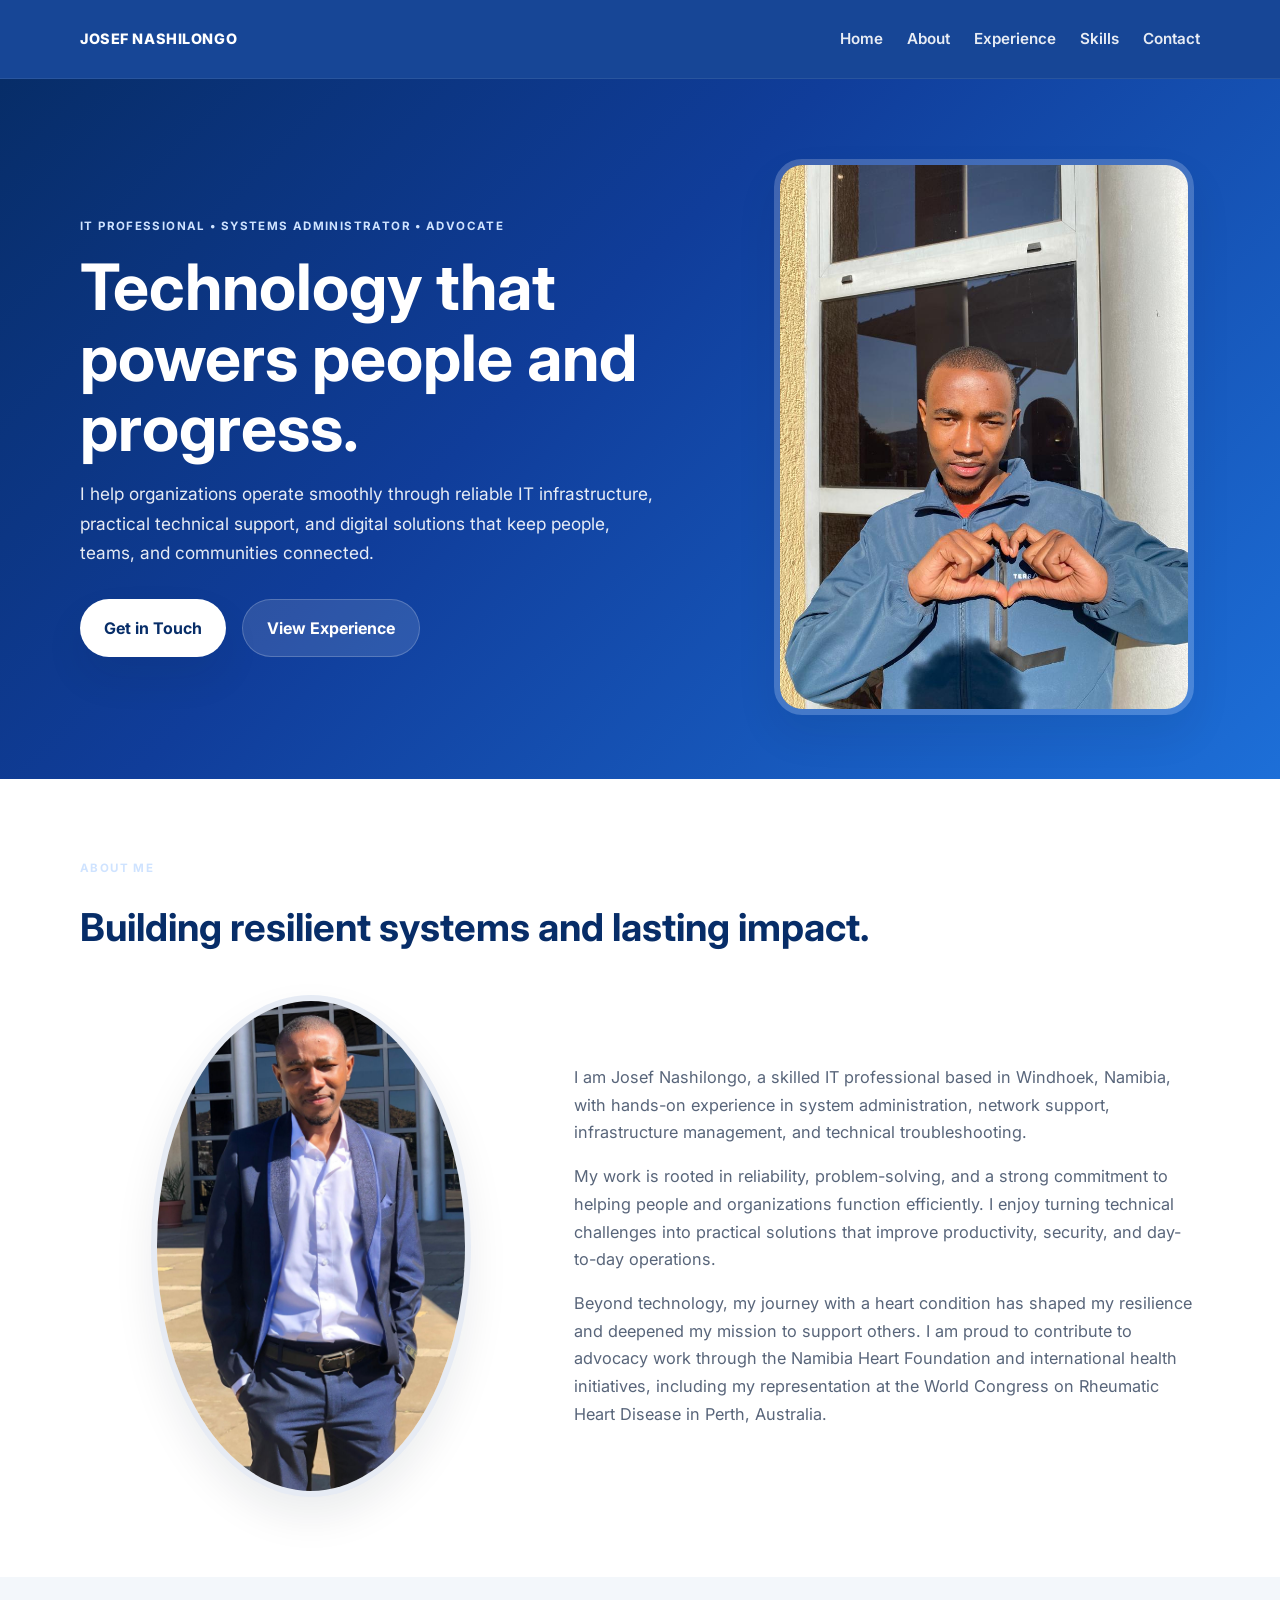
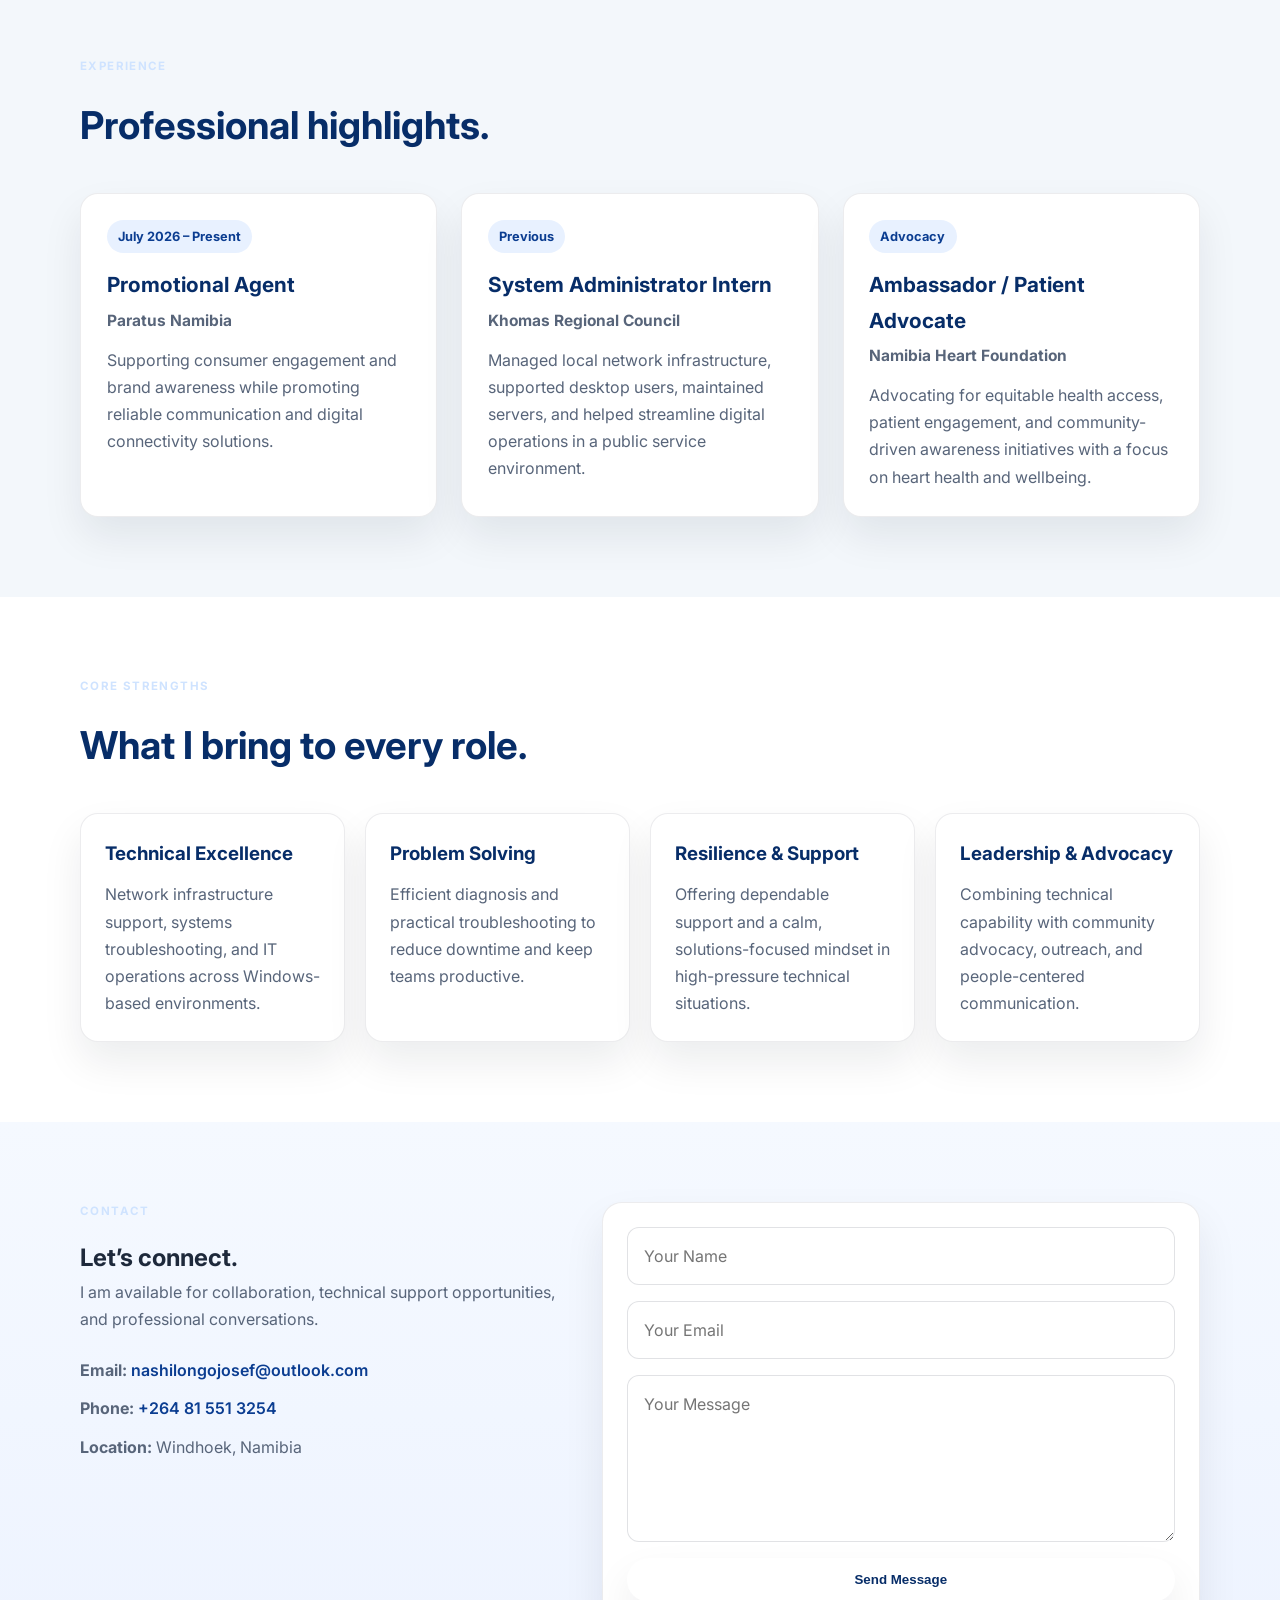
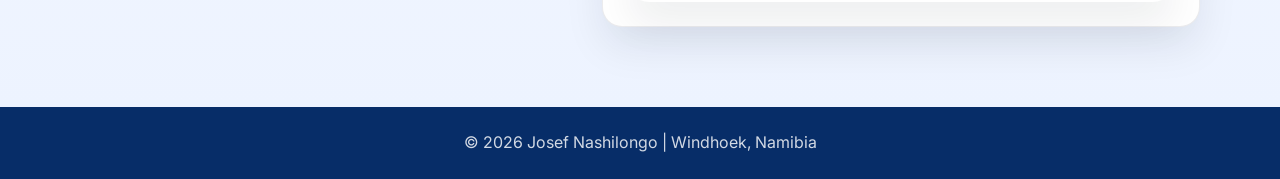
==== commit b9b666a2: "Fix wording issues in portfolio" ====
--- a/index.html
+++ b/index.html
@@ -32,7 +32,7 @@
                 <div class="hero-text">
                     <p class="eyebrow">IT Professional • Systems Administrator • Advocate</p>
                     <h1>Technology that powers people and progress.</h1>
-                    <p class="lead">I help organizations run smoothly through reliable IT infrastructure, technical support, and practical digital solutions that keep businesses and communities connected.</p>
+                    <p class="lead">I help organizations operate smoothly through reliable IT infrastructure, practical technical support, and digital solutions that keep people, teams, and communities connected.</p>
                     <div class="cta-group">
                         <a href="#contact" class="btn btn-primary">Get in Touch</a>
                         <a href="#experience" class="btn btn-secondary">View Experience</a>
@@ -57,7 +57,7 @@
                     <div class="about-copy">
                         <p>I am Josef Nashilongo, a skilled IT professional based in Windhoek, Namibia, with hands-on experience in system administration, network support, infrastructure management, and technical troubleshooting.</p>
                         <p>My work is rooted in reliability, problem-solving, and a strong commitment to helping people and organizations function efficiently. I enjoy turning technical challenges into practical solutions that improve productivity, security, and day-to-day operations.</p>
-                        <p>Beyond technology, my journey with a heart condition has shaped my resilience and deepened my mission to support others. I am proud to contribute to advocacy work through the Namibia Heart Foundation and international health initiatives, including representation at the World Congress on Rheumatic Heart Disease in Perth, Australia.</p>
+                        <p>Beyond technology, my journey with a heart condition has shaped my resilience and deepened my mission to support others. I am proud to contribute to advocacy work through the Namibia Heart Foundation and international health initiatives, including my representation at the World Congress on Rheumatic Heart Disease in Perth, Australia.</p>
                     </div>
                 </div>
             </div>
@@ -124,7 +124,7 @@
                 <div>
                     <p class="eyebrow">Contact</p>
                     <h2>Let’s connect.</h2>
-                    <p class="contact-lead">I’m available for collaboration, technical support opportunities, and professional conversations.</p>
+                    <p class="contact-lead">I am available for collaboration, technical support opportunities, and professional conversations.</p>
                     <div class="contact-info">
                         <p><strong>Email:</strong> <a href="mailto:nashilongojosef@outlook.com">nashilongojosef@outlook.com</a></p>
                         <p><strong>Phone:</strong> <a href="tel:+264815513254">+264 81 551 3254</a></p>
